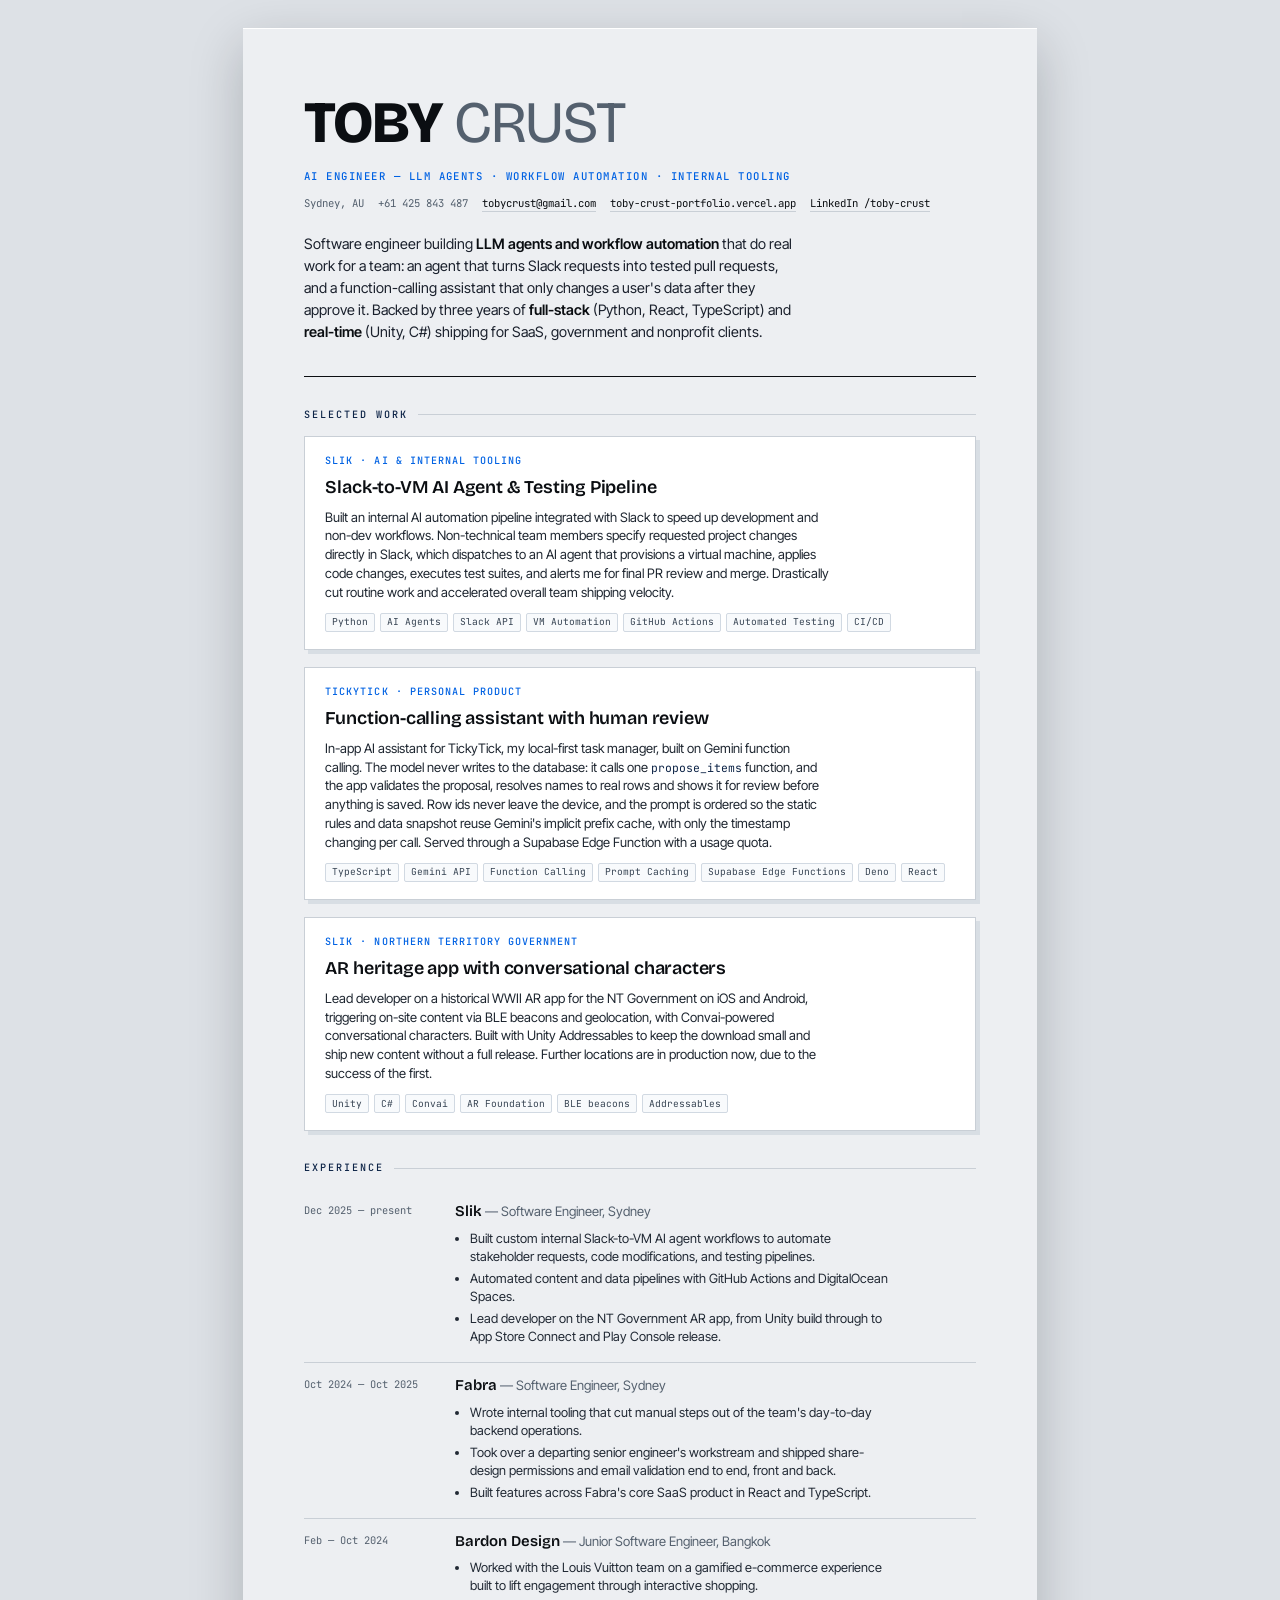
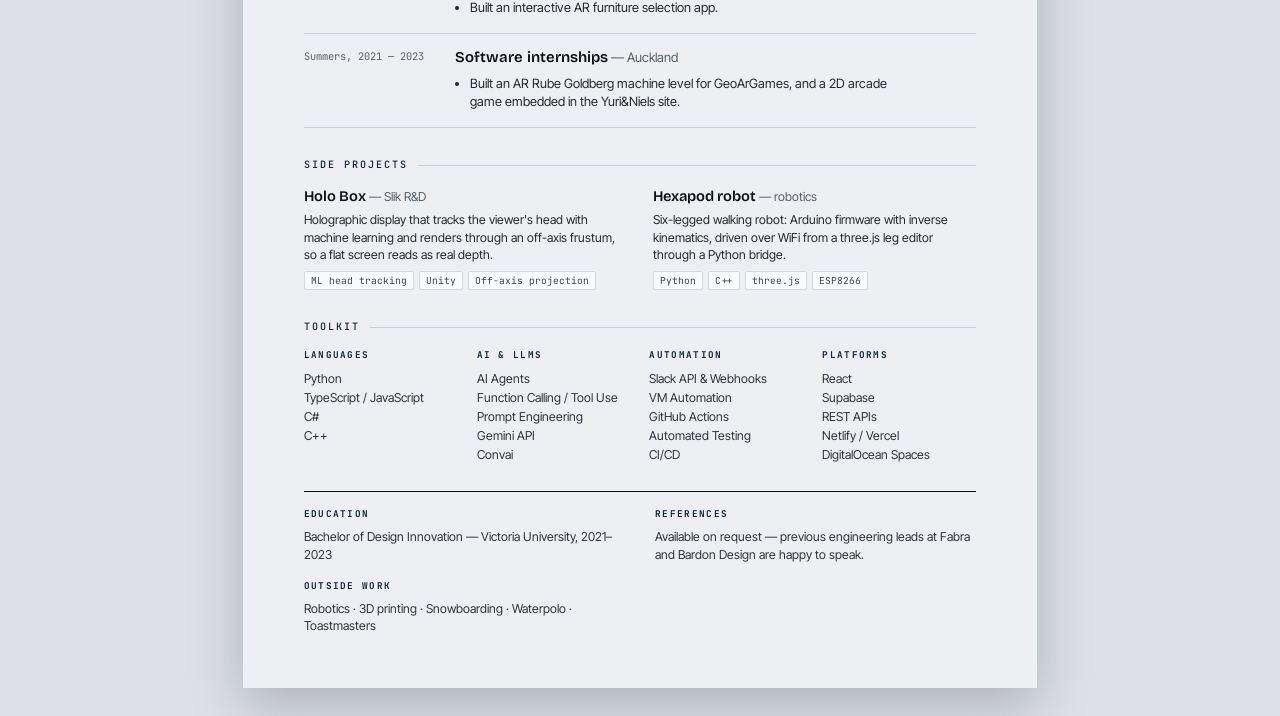
==== profiles/ai-engineer.html @ 86cdc317 "radar scanner" ====
<!DOCTYPE html>
<html lang="en">

<head>
  <meta charset="utf-8">
  <meta name="viewport" content="width=device-width, initial-scale=1">
  <title>Toby Crust — CV · AI Engineer</title>
  <link rel="preconnect" href="https://fonts.googleapis.com">
  <link rel="preconnect" href="https://fonts.gstatic.com" crossorigin>
  <link
    href="https://fonts.googleapis.com/css2?family=Bricolage+Grotesque:opsz,wght@12..96,400;12..96,600;12..96,800&family=Inter+Tight:wght@400;500;600&family=JetBrains+Mono:wght@400;500&display=swap"
    rel="stylesheet">
  <link rel="stylesheet" href="../cv.css">
</head>

<body>
  <div class="sheet">

    <header class="mast">
      <div class="name" data-echo="Toby Crust">Toby <span class="sur">Crust</span></div>
      <div class="tag">AI Engineer — LLM Agents · Workflow Automation · Internal Tooling</div>
      <div class="contact">
        <span>Sydney, AU</span>
        <span>+61 425 843 487</span>
        <a href="mailto:tobycrust@gmail.com">tobycrust@gmail.com</a>
        <a href="https://toby-crust-portfolio.vercel.app" target="_blank">toby-crust-portfolio.vercel.app</a>
        <a href="https://www.linkedin.com/in/toby-crust-a6a2a2245/" target="_blank">LinkedIn /toby-crust</a>
      </div>
      <p class="lede">Software engineer building <b>LLM agents and workflow automation</b> that do real work for a
        team: an agent that turns Slack requests into tested pull requests, and a function-calling assistant that only
        changes a user's data after they approve it. Backed by three years of <b>full-stack</b> (Python, React,
        TypeScript) and <b>real-time</b> (Unity, C#) shipping for SaaS, government and nonprofit clients.
      </p>
    </header>

    <h2>Selected work</h2>

    <article class="proj">
      <div class="who">Slik · AI &amp; Internal Tooling</div>
      <h3>Slack-to-VM AI Agent &amp; Testing Pipeline</h3>
      <p>Built an internal AI automation pipeline integrated with Slack to speed up development and non-dev workflows.
        Non-technical team members specify requested project changes directly in Slack, which dispatches to an AI agent
        that provisions a virtual machine, applies code changes, executes test suites, and alerts me for final PR review
        and merge. Drastically cut routine work and accelerated overall team shipping velocity.</p>
      <div class="stack"><span>Python</span><span>AI Agents</span><span>Slack API</span><span>VM
          Automation</span><span>GitHub Actions</span><span>Automated Testing</span><span>CI/CD</span></div>
    </article>

    <article class="proj">
      <div class="who">TickyTick · Personal product</div>
      <h3>Function-calling assistant with human review</h3>
      <p>In-app AI assistant for TickyTick, my local-first task manager, built on Gemini function calling. The model
        never writes to the database: it calls one <code>propose_items</code> function, and the app validates the
        proposal, resolves names to real rows and shows it for review before anything is saved. Row ids never leave
        the device, and the prompt is ordered so the static rules and data snapshot reuse Gemini's implicit prefix
        cache, with only the timestamp changing per call. Served through a Supabase Edge Function with a usage quota.
      </p>
      <div class="stack"><span>TypeScript</span><span>Gemini API</span><span>Function Calling</span><span>Prompt
          Caching</span><span>Supabase Edge Functions</span><span>Deno</span><span>React</span></div>
    </article>

    <article class="proj">
      <div class="who">Slik · Northern Territory Government</div>
      <h3>AR heritage app with conversational characters</h3>
      <p>Lead developer on a historical WWII AR app for the NT Government on iOS and Android, triggering on-site
        content via BLE beacons and geolocation, with Convai-powered conversational characters. Built with Unity
        Addressables to keep the download small and ship new content without a full release. Further locations are in
        production now, due to the success of the first.</p>
      <div class="stack"><span>Unity</span><span>C#</span><span>Convai</span><span>AR Foundation</span><span>BLE
          beacons</span><span>Addressables</span></div>
    </article>

    <h2>Experience</h2>

    <div class="role">
      <div class="when">Dec 2025 — present</div>
      <div class="what">
        <strong>Slik</strong> <em>— Software Engineer, Sydney</em>
        <ul>
          <li>Built custom internal Slack-to-VM AI agent workflows to automate stakeholder requests, code modifications,
            and testing pipelines.</li>
          <li>Automated content and data pipelines with GitHub Actions and DigitalOcean Spaces.</li>
          <li>Lead developer on the NT Government AR app, from Unity build through to App Store Connect and Play Console
            release.</li>
        </ul>
      </div>
    </div>

    <div class="role">
      <div class="when">Oct 2024 — Oct 2025</div>
      <div class="what">
        <strong>Fabra</strong> <em>— Software Engineer, Sydney</em>
        <ul>
          <li>Wrote internal tooling that cut manual steps out of the team's day-to-day backend operations.</li>
          <li>Took over a departing senior engineer's workstream and shipped share-design permissions and email
            validation end to end, front and back.</li>
          <li>Built features across Fabra's core SaaS product in React and TypeScript.</li>
        </ul>
      </div>
    </div>

    <div class="role">
      <div class="when">Feb — Oct 2024</div>
      <div class="what">
        <strong>Bardon Design</strong> <em>— Junior Software Engineer, Bangkok</em>
        <ul>
          <li>Worked with the Louis Vuitton team on a gamified e-commerce experience built to lift engagement through
            interactive shopping.</li>
          <li>Built an interactive AR furniture selection app.</li>
        </ul>
      </div>
    </div>

    <div class="role">
      <div class="when">Summers, 2021 — 2023</div>
      <div class="what">
        <strong>Software internships</strong> <em>— Auckland</em>
        <ul>
          <li>Built an AR Rube Goldberg machine level for GeoArGames, and a 2D arcade game embedded in the
            Yuri&amp;Niels site.</li>
        </ul>
      </div>
    </div>

    <h2>Side projects</h2>
    <div class="side">
      <div>
        <strong>Holo Box</strong> <em>— Slik R&amp;D</em>
        <p>Holographic display that tracks the viewer's head with machine learning and renders through an off-axis
          frustum, so a flat screen reads as real depth.</p>
        <div class="stack"><span>ML head tracking</span><span>Unity</span><span>Off-axis projection</span></div>
      </div>
      <div>
        <strong>Hexapod robot</strong> <em>— robotics</em>
        <p>Six-legged walking robot: Arduino firmware with inverse kinematics, driven over WiFi from a three.js leg
          editor through a Python bridge.</p>
        <div class="stack"><span>Python</span><span>C++</span><span>three.js</span><span>ESP8266</span></div>
      </div>
    </div>

    <h2>Toolkit</h2>
    <div class="grid">
      <div>
        <h4>Languages</h4>
        <ul>
          <li>Python</li>
          <li>TypeScript / JavaScript</li>
          <li>C#</li>
          <li>C++</li>
        </ul>
      </div>
      <div>
        <h4>AI &amp; LLMs</h4>
        <ul>
          <li>AI Agents</li>
          <li>Function Calling / Tool Use</li>
          <li>Prompt Engineering</li>
          <li>Gemini API</li>
          <li>Convai</li>
        </ul>
      </div>
      <div>
        <h4>Automation</h4>
        <ul>
          <li>Slack API &amp; Webhooks</li>
          <li>VM Automation</li>
          <li>GitHub Actions</li>
          <li>Automated Testing</li>
          <li>CI/CD</li>
        </ul>
      </div>
      <div>
        <h4>Platforms</h4>
        <ul>
          <li>React</li>
          <li>Supabase</li>
          <li>REST APIs</li>
          <li>Netlify / Vercel</li>
          <li>DigitalOcean Spaces</li>
        </ul>
      </div>
    </div>

    <div class="foot">
      <div>
        <h4>Education</h4>
        Bachelor of Design Innovation — Victoria University, 2021–2023
        <h4 style="margin-top:4mm">Outside work</h4>
        Robotics · 3D printing · Snowboarding · Waterpolo · Toastmasters
      </div>
      <div>
        <h4>References</h4>
        Available on request — previous engineering leads at Fabra and Bardon Design are happy to speak.
      </div>
    </div>

  </div>
</body>

</html>
---- cv.css ----
:root {
  --paper: #EDEFF2;
  --ink: #0B0E12;
  --ink-soft: #54606E;
  --rule: #C9CFD6;
  --accent: #0062E3;
  --accent-hover: #004FC4;
  --depth: #0D2447;
  --card-bg: #FFFFFF;
  --badge-bg: #EBF3FE;
  --badge-text: #0051BF;
}

* {
  box-sizing: border-box;
  margin: 0;
  padding: 0;
}

html {
  -webkit-text-size-adjust: 100%;
}

body {
  background: #DDE1E6;
  color: var(--ink);
  font-family: "Inter Tight", system-ui, -apple-system, Segoe UI, sans-serif;
  font-size: 10.2pt;
  line-height: 1.45;
  padding: 28px 16px;
}

.sheet {
  width: 210mm;
  min-height: 297mm;
  margin: 0 auto;
  background: var(--paper);
  padding: 18mm 16mm 14mm;
  box-shadow: 0 1px 0 #fff inset, 0 18px 50px rgba(11, 14, 18, .22);
  position: relative;
}

/* ---- signature: offset depth planes behind the name ---- */
.mast {
  position: relative;
  padding-bottom: 9mm;
  margin-bottom: 7mm;
  border-bottom: 1.5px solid var(--ink);
}

.planes {
  position: absolute;
  inset: auto auto 12mm 0;
  width: 100%;
  height: 0;
}

.name {
  font-family: "Bricolage Grotesque", Impact, sans-serif;
  font-weight: 800;
  font-size: 44pt;
  line-height: .92;
  letter-spacing: -.02em;
  text-transform: uppercase;
  position: relative;
  display: inline-block;
}

.name .sur {
  font-weight: 400;
  color: var(--ink-soft);
}

.name::before,
.name::after {
  content: attr(data-echo);
  position: absolute;
  left: 0;
  top: 0;
  z-index: -1;
  font-weight: 800;
  -webkit-text-stroke: 1px var(--rule);
  color: transparent;
}

.name::before {
  transform: translate(6px, 5px);
}

.name::after {
  transform: translate(12px, 10px);
  -webkit-text-stroke-color: #DCE0E5;
}

.tag {
  margin-top: 5mm;
  font-family: "JetBrains Mono", ui-monospace, monospace;
  font-size: 8pt;
  letter-spacing: .14em;
  text-transform: uppercase;
  color: var(--accent);
  font-weight: 500;
}

.contact {
  margin-top: 3mm;
  display: flex;
  flex-wrap: wrap;
  gap: 0 14px;
  font-family: "JetBrains Mono", ui-monospace, monospace;
  font-size: 8pt;
  color: var(--ink-soft);
}

.contact a {
  color: var(--ink);
  text-decoration: none;
  border-bottom: 1px solid var(--rule);
  transition: color 0.15s, border-color 0.15s;
}

.contact a:hover {
  color: var(--accent);
  border-color: var(--accent);
}

.lede {
  font-size: 10.8pt;
  line-height: 1.52;
  max-width: 62ch;
  margin-top: 5.5mm;
  color: #1a202c;
}

.lede b {
  font-weight: 600;
  color: var(--ink);
}

h2 {
  font-family: "JetBrains Mono", ui-monospace, monospace;
  font-size: 7.6pt;
  font-weight: 500;
  letter-spacing: .2em;
  text-transform: uppercase;
  color: var(--depth);
  display: flex;
  align-items: center;
  gap: 10px;
  margin: 8mm 0 3.5mm;
}

h2::after {
  content: "";
  flex: 1;
  height: 1px;
  background: var(--rule);
}

/* ---- project cards: stacked-plane shadow, echoing the depth idea ---- */
.proj {
  position: relative;
  background: var(--card-bg);
  border: 1px solid var(--rule);
  padding: 4.5mm 5.5mm;
  margin-bottom: 4.5mm;
  box-shadow: 4px 4px 0 #D8DEE4;
  break-inside: avoid;
  page-break-inside: avoid;
}

.proj h3 {
  font-family: "Bricolage Grotesque", sans-serif;
  font-size: 13.5pt;
  font-weight: 600;
  letter-spacing: -.01em;
  color: var(--ink);
}

.proj .who {
  font-family: "JetBrains Mono", monospace;
  font-size: 7.6pt;
  letter-spacing: .1em;
  text-transform: uppercase;
  color: var(--accent);
  font-weight: 500;
  margin-bottom: 1.5mm;
}

.proj p {
  margin-top: 2mm;
  max-width: 63ch;
  font-size: 9.8pt;
  line-height: 1.44;
  color: #1e2630;
}

.proj code {
  font-family: "JetBrains Mono", ui-monospace, monospace;
  font-size: 8.6pt;
  color: var(--depth);
}

.stack {
  margin-top: 3mm;
  display: flex;
  flex-wrap: wrap;
  gap: 5px;
}

.stack span {
  font-family: "JetBrains Mono", monospace;
  font-size: 7.2pt;
  border: 1px solid #D1D9E2;
  background: #F8FAFC;
  padding: 1.5px 6px;
  color: #384554;
  border-radius: 2px;
}

.metrics {
  display: flex;
  gap: 9mm;
  margin-top: 3.5mm;
  border-top: 1px solid var(--rule);
  padding-top: 2.5mm;
}

.metric .n {
  font-family: "Bricolage Grotesque", sans-serif;
  font-size: 15pt;
  font-weight: 800;
  letter-spacing: -.02em;
  color: var(--accent);
}

.metric .l {
  font-family: "JetBrains Mono", monospace;
  font-size: 6.8pt;
  letter-spacing: .12em;
  text-transform: uppercase;
  color: var(--ink-soft);
}

.highlight {
  color: var(--accent);
  background: var(--badge-bg);
  padding: 0 4px;
  border-radius: 2px;
  font-weight: 600;
}

/* ---- roles ---- */
.role {
  display: grid;
  grid-template-columns: 34mm 1fr;
  gap: 6mm;
  padding: 3.2mm 0;
  border-bottom: 1px solid var(--rule);
  break-inside: avoid;
}

.role:last-of-type {
  border-bottom: 0;
}

.role .when {
  font-family: "JetBrains Mono", monospace;
  font-size: 7.8pt;
  color: var(--ink-soft);
  padding-top: 2px;
}

.role .what strong {
  font-family: "Bricolage Grotesque", sans-serif;
  font-size: 11.2pt;
  font-weight: 600;
  color: var(--ink);
}

.role .what em {
  font-style: normal;
  color: var(--ink-soft);
  font-size: 9.8pt;
}

.role ul {
  margin: 1.8mm 0 0 4mm;
  max-width: 61ch;
  font-size: 9.6pt;
}

.role li {
  margin-bottom: 1mm;
  line-height: 1.42;
  color: #212934;
}

/* ---- skills ---- */
.grid {
  display: grid;
  grid-template-columns: repeat(4, 1fr);
  gap: 5mm;
}

.grid h4 {
  font-family: "JetBrains Mono", monospace;
  font-size: 7pt;
  letter-spacing: .14em;
  text-transform: uppercase;
  color: var(--depth);
  margin-bottom: 2mm;
}

.grid ul {
  list-style: none;
  font-size: 9.2pt;
  line-height: 1.55;
  color: #2a3441;
}

.foot {
  display: grid;
  grid-template-columns: 1fr 1fr;
  gap: 8mm;
  margin-top: 7mm;
  padding-top: 4mm;
  border-top: 1.5px solid var(--ink);
  font-size: 9.2pt;
  color: #2a3441;
}

.foot h4 {
  font-family: "JetBrains Mono", monospace;
  font-size: 7pt;
  letter-spacing: .14em;
  text-transform: uppercase;
  color: var(--depth);
  margin-bottom: 2mm;
}

@media print {
  body {
    background: #fff;
    padding: 0;
  }

  .sheet {
    box-shadow: none;
    margin: 0;
    width: auto;
    min-height: 0;
    padding: 12mm 13mm;
  }

  a {
    color: var(--ink);
  }
}

@page {
  size: A4;
  margin: 0;
}

@media screen and (max-width:820px) {
  .sheet {
    width: 100%;
    padding: 10mm 7mm;
  }

  .name {
    font-size: 32pt;
  }

  .grid {
    grid-template-columns: repeat(2, 1fr);
  }

  .role {
    grid-template-columns: 1fr;
    gap: 1mm;
  }

  .foot {
    grid-template-columns: 1fr;
  }
}

/* ---- side projects: compact two-up list ---- */
.side {
  display: grid;
  grid-template-columns: 1fr 1fr;
  gap: 4mm 7mm;
}

.side > div {
  break-inside: avoid;
}

.side strong {
  font-family: "Bricolage Grotesque", sans-serif;
  font-size: 11pt;
  font-weight: 600;
  color: var(--ink);
}

.side em {
  font-style: normal;
  color: var(--ink-soft);
  font-size: 9.2pt;
}

.side p {
  margin-top: 1mm;
  font-size: 9.2pt;
  line-height: 1.42;
  color: #212934;
}

.side .stack {
  margin-top: 2mm;
}

@media screen and (max-width:820px) {
  .side {
    grid-template-columns: 1fr;
  }
}
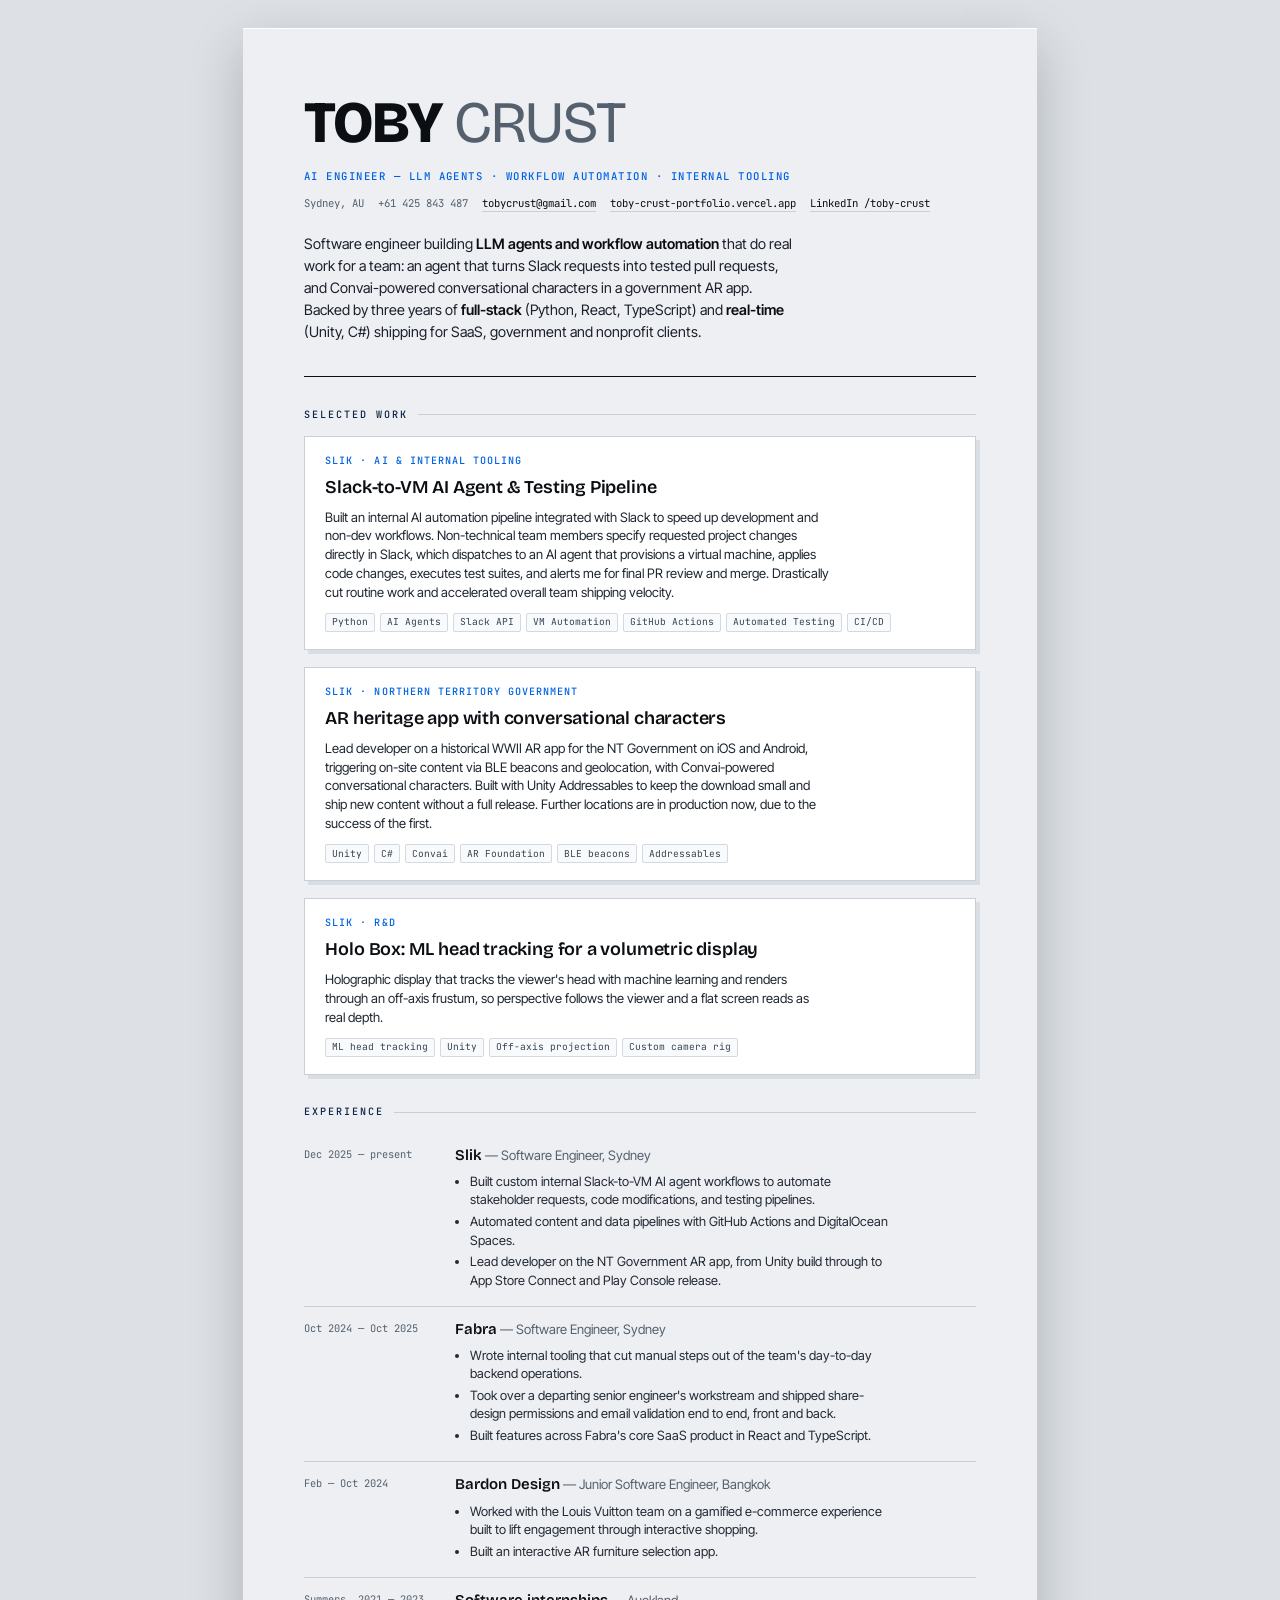
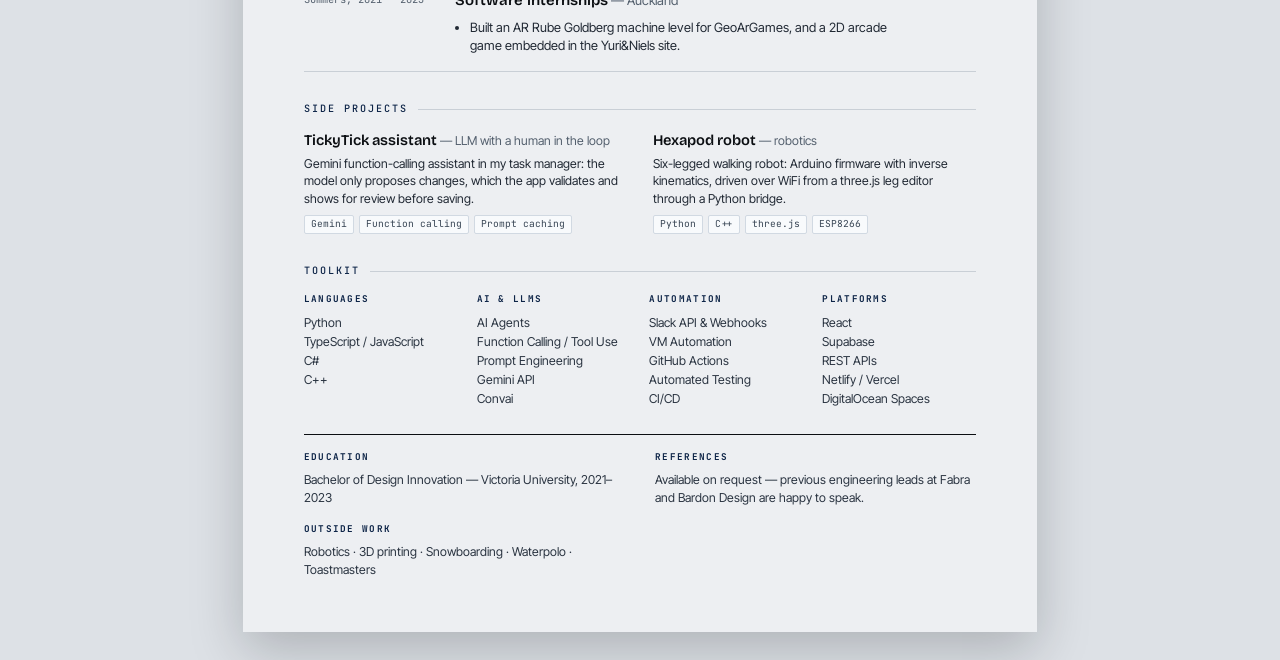
==== commit f2096589: "updated cvs" ====
--- a/profiles/ai-engineer.html
+++ b/profiles/ai-engineer.html
@@ -27,8 +27,8 @@
         <a href="https://www.linkedin.com/in/toby-crust-a6a2a2245/" target="_blank">LinkedIn /toby-crust</a>
       </div>
       <p class="lede">Software engineer building <b>LLM agents and workflow automation</b> that do real work for a
-        team: an agent that turns Slack requests into tested pull requests, and a function-calling assistant that only
-        changes a user's data after they approve it. Backed by three years of <b>full-stack</b> (Python, React,
+        team: an agent that turns Slack requests into tested pull requests, and Convai-powered conversational
+        characters in a government AR app. Backed by three years of <b>full-stack</b> (Python, React,
         TypeScript) and <b>real-time</b> (Unity, C#) shipping for SaaS, government and nonprofit clients.
       </p>
     </header>
@@ -47,19 +47,6 @@
     </article>
 
     <article class="proj">
-      <div class="who">TickyTick · Personal product</div>
-      <h3>Function-calling assistant with human review</h3>
-      <p>In-app AI assistant for TickyTick, my local-first task manager, built on Gemini function calling. The model
-        never writes to the database: it calls one <code>propose_items</code> function, and the app validates the
-        proposal, resolves names to real rows and shows it for review before anything is saved. Row ids never leave
-        the device, and the prompt is ordered so the static rules and data snapshot reuse Gemini's implicit prefix
-        cache, with only the timestamp changing per call. Served through a Supabase Edge Function with a usage quota.
-      </p>
-      <div class="stack"><span>TypeScript</span><span>Gemini API</span><span>Function Calling</span><span>Prompt
-          Caching</span><span>Supabase Edge Functions</span><span>Deno</span><span>React</span></div>
-    </article>
-
-    <article class="proj">
       <div class="who">Slik · Northern Territory Government</div>
       <h3>AR heritage app with conversational characters</h3>
       <p>Lead developer on a historical WWII AR app for the NT Government on iOS and Android, triggering on-site
@@ -68,6 +55,15 @@
         production now, due to the success of the first.</p>
       <div class="stack"><span>Unity</span><span>C#</span><span>Convai</span><span>AR Foundation</span><span>BLE
           beacons</span><span>Addressables</span></div>
+    </article>
+
+    <article class="proj">
+      <div class="who">Slik · R&amp;D</div>
+      <h3>Holo Box: ML head tracking for a volumetric display</h3>
+      <p>Holographic display that tracks the viewer's head with machine learning and renders through an off-axis
+        frustum, so perspective follows the viewer and a flat screen reads as real depth.</p>
+      <div class="stack"><span>ML head tracking</span><span>Unity</span><span>Off-axis projection</span><span>Custom
+          camera rig</span></div>
     </article>
 
     <h2>Experience</h2>
@@ -125,10 +121,10 @@
     <h2>Side projects</h2>
     <div class="side">
       <div>
-        <strong>Holo Box</strong> <em>— Slik R&amp;D</em>
-        <p>Holographic display that tracks the viewer's head with machine learning and renders through an off-axis
-          frustum, so a flat screen reads as real depth.</p>
-        <div class="stack"><span>ML head tracking</span><span>Unity</span><span>Off-axis projection</span></div>
+        <strong>TickyTick assistant</strong> <em>— LLM with a human in the loop</em>
+        <p>Gemini function-calling assistant in my task manager: the model only proposes changes, which the app
+          validates and shows for review before saving.</p>
+        <div class="stack"><span>Gemini</span><span>Function calling</span><span>Prompt caching</span></div>
       </div>
       <div>
         <strong>Hexapod robot</strong> <em>— robotics</em>
--- a/cv.css
+++ b/cv.css
@@ -148,6 +148,8 @@
   align-items: center;
   gap: 10px;
   margin: 8mm 0 3.5mm;
+  break-after: avoid;
+  page-break-after: avoid;
 }
 
 h2::after {
